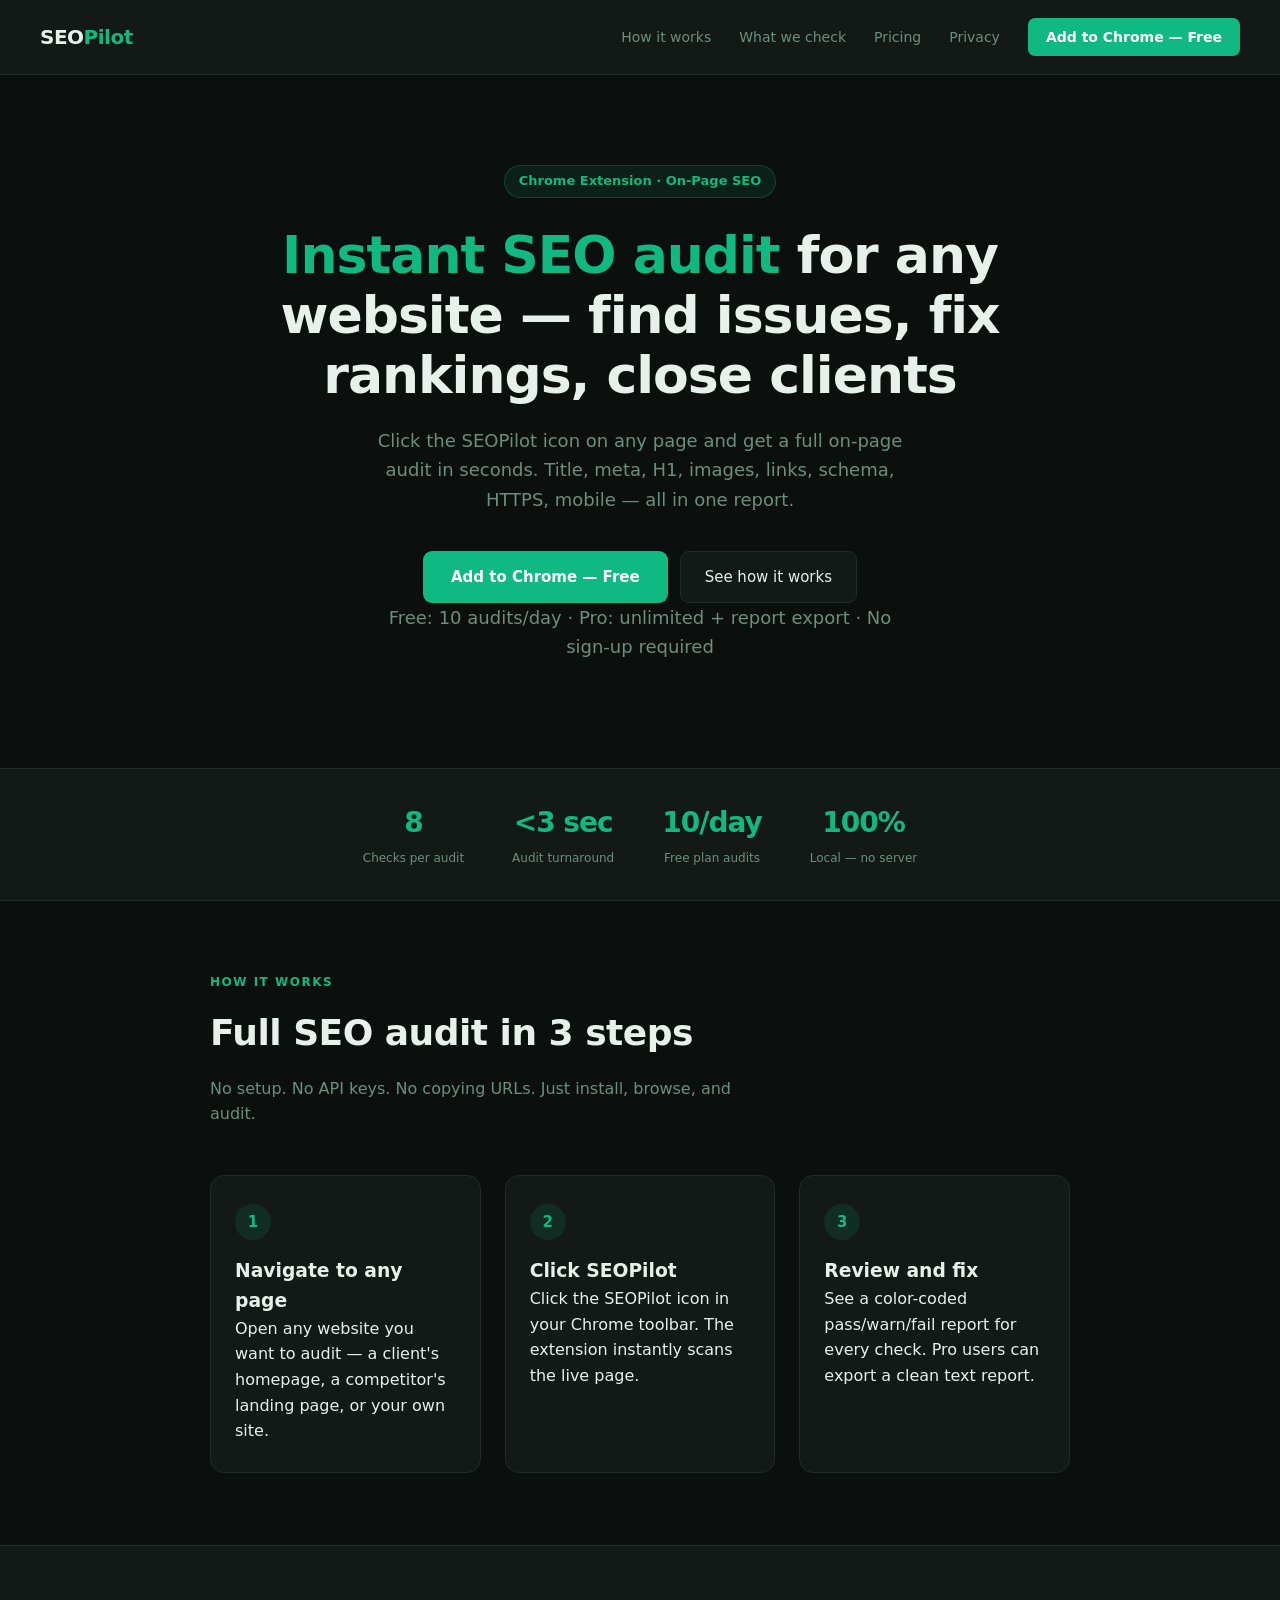
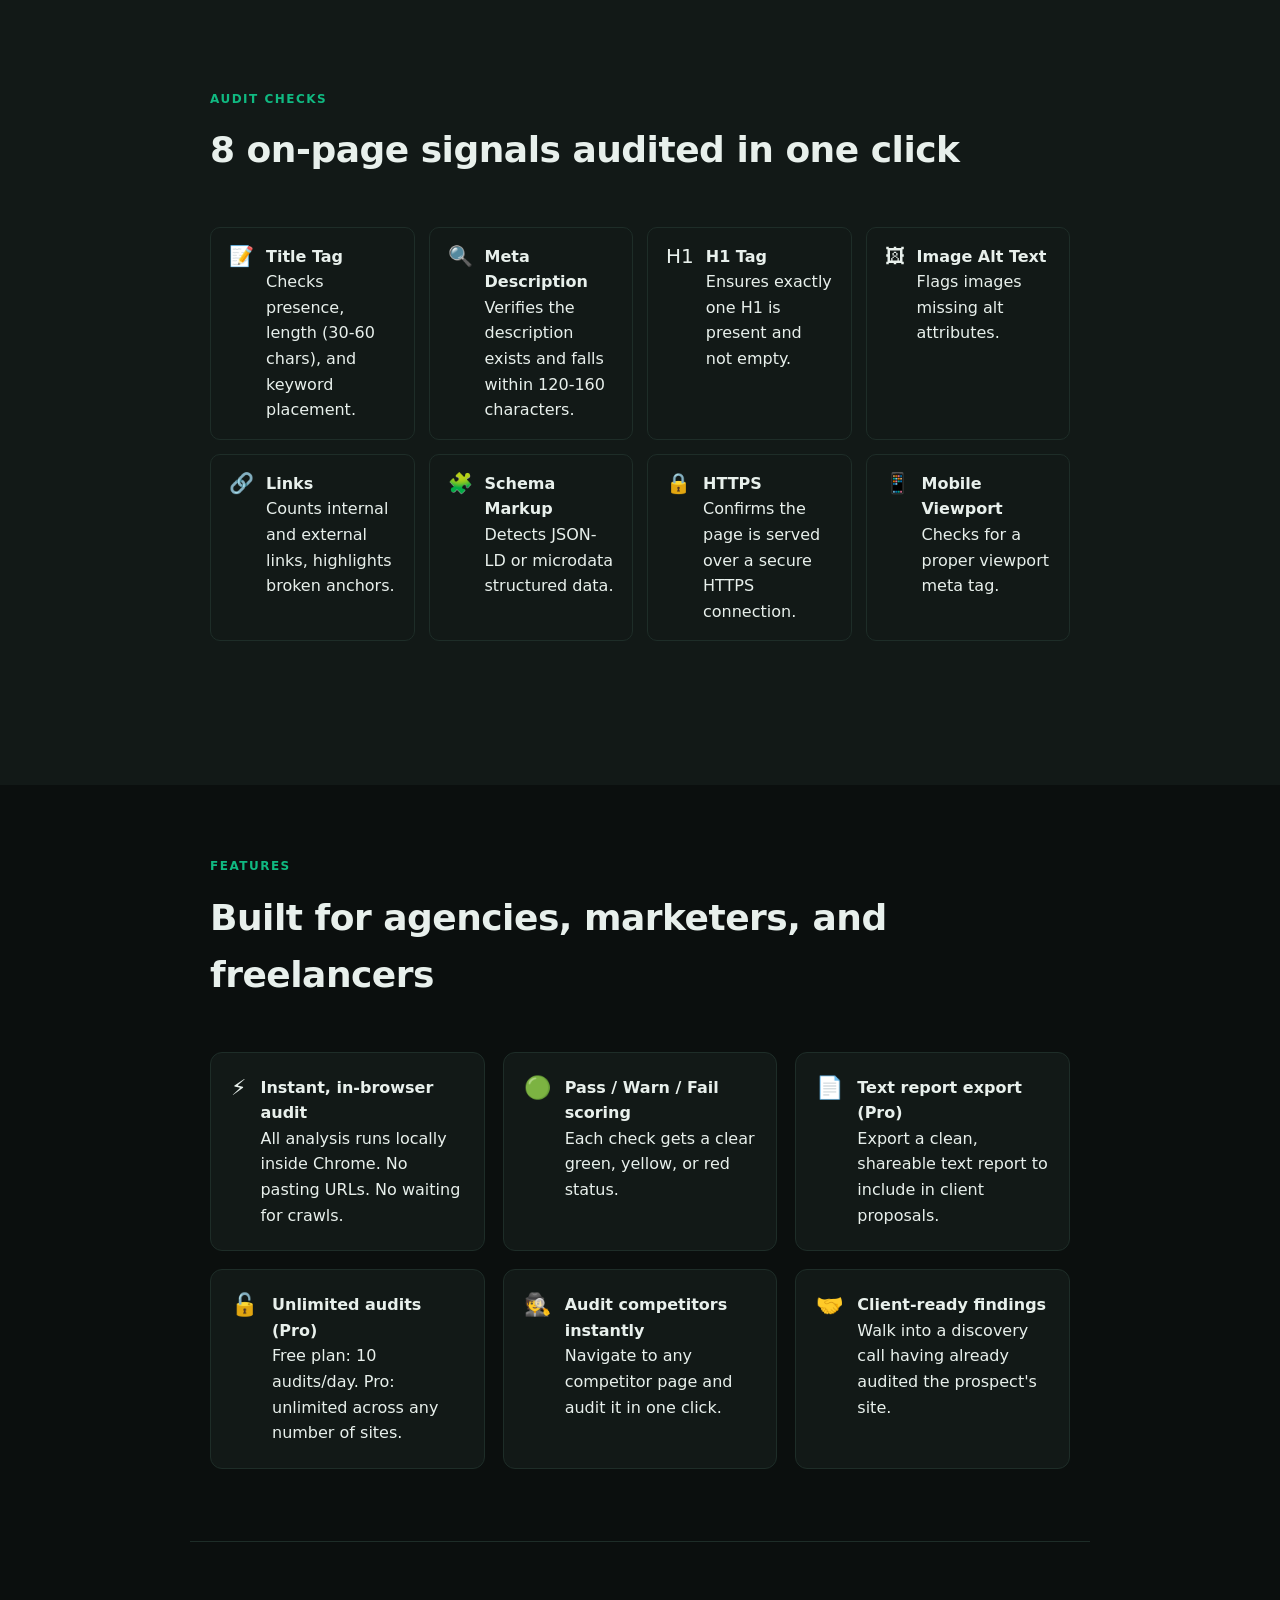
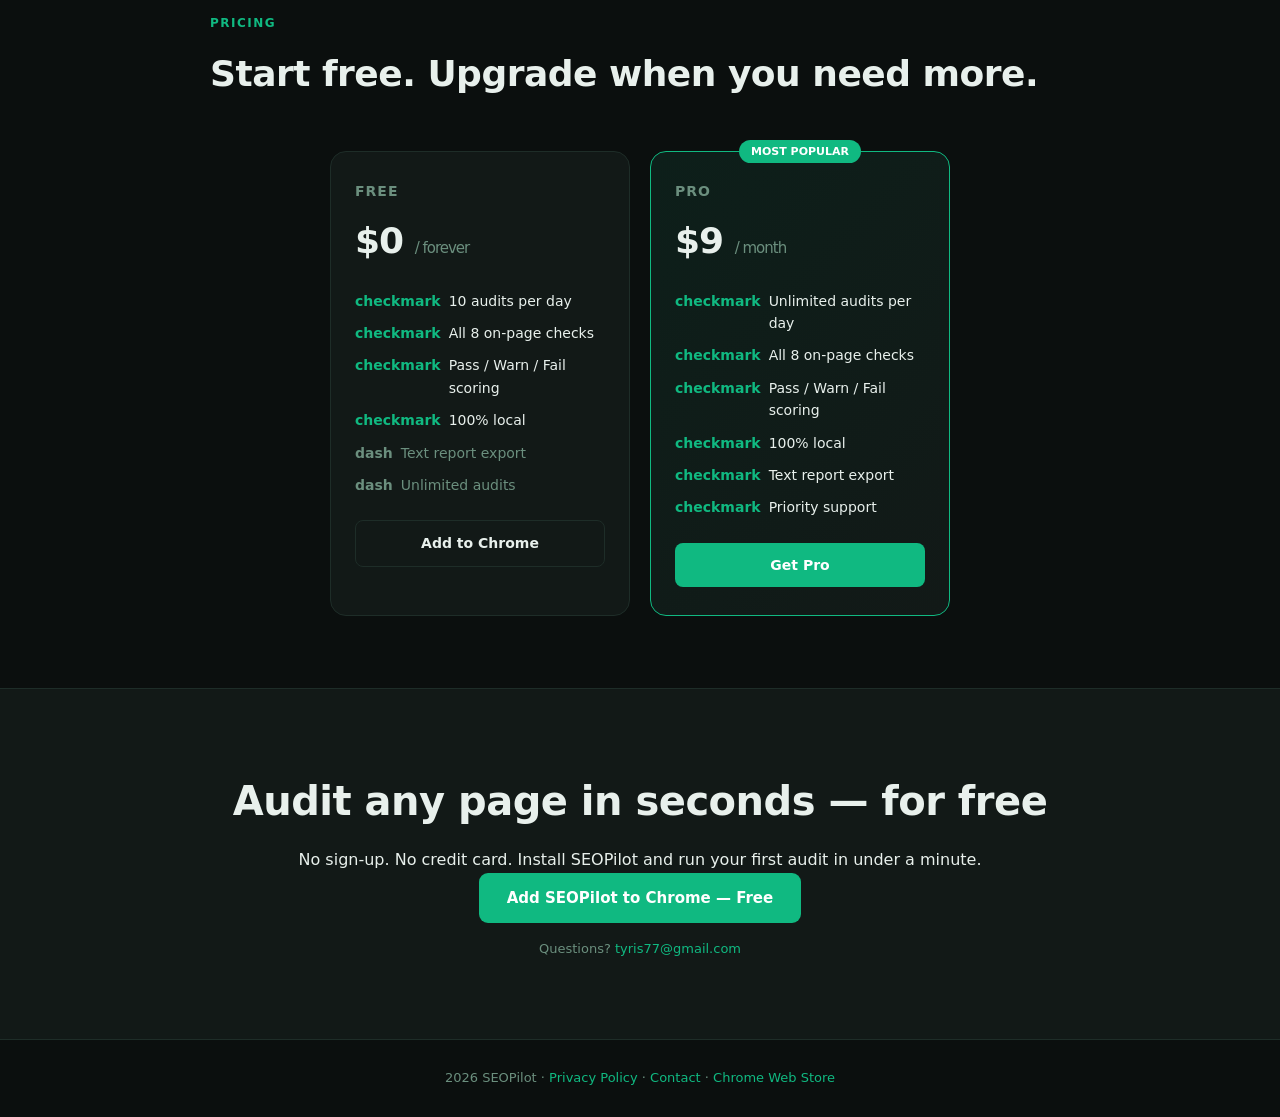
==== index.html @ a7bea93e "Add initial HTML structure for SEOPilot landing page This file contains the complete HTML structure " ====
<!DOCTYPE html>
<html lang="en">
<head>
  <meta charset="UTF-8" />
  <meta name="viewport" content="width=device-width, initial-scale=1.0" />
  <title>SEOPilot — On-Page SEO Auditor for Chrome</title>
  <meta name="description" content="Instant on-page SEO audit for any website. Check title tags, meta descriptions, H1s, images, links, schema, HTTPS, and mobile-friendliness in one click. Free &amp; Pro plans." />
  <meta property="og:title" content="SEOPilot — On-Page SEO Auditor" />
  <meta property="og:description" content="Instant SEO audit for any website. Find issues, fix rankings, close clients." />
  <meta property="og:url" content="https://tyris77.github.io/seopilot/" />
  <meta property="og:image" content="https://tyris77.github.io/seopilot/og-image.png" />
  <meta property="og:type" content="website" />
  <meta name="twitter:card" content="summary_large_image" />
  <style>
    *, *::before, *::after { box-sizing: border-box; margin: 0; padding: 0; }
    :root { --green: #10b981; --green-d: #059669; --bg: #0b0f0e; --surface: #121917; --border: #1e2d28; --text: #e8f0ec; --muted: #6b8f7e; }
    body { font-family: -apple-system, BlinkMacSystemFont, 'Segoe UI', system-ui, sans-serif; background: var(--bg); color: var(--text); line-height: 1.6; }
    a { color: var(--green); text-decoration: none; } a:hover { text-decoration: underline; }
    nav { display: flex; align-items: center; justify-content: space-between; padding: 18px 40px; border-bottom: 1px solid var(--border); background: var(--surface); position: sticky; top: 0; z-index: 100; }
    .nav-logo { font-size: 20px; font-weight: 800; color: var(--text); letter-spacing: -0.5px; }
    .nav-logo span { color: var(--green); }
    .nav-links { display: flex; gap: 28px; align-items: center; }
    .nav-links a { color: var(--muted); font-size: 14px; }
    .nav-cta { background: var(--green); color: #fff !important; padding: 8px 18px; border-radius: 7px; font-weight: 600; font-size: 14px; }
    .hero { text-align: center; padding: 90px 20px 70px; max-width: 760px; margin: 0 auto; }
    .hero-badge { display: inline-flex; align-items: center; gap: 7px; background: rgba(16,185,129,0.1); border: 1px solid rgba(16,185,129,0.25); color: var(--green); font-size: 13px; font-weight: 600; padding: 5px 14px; border-radius: 20px; margin-bottom: 28px; }
    .hero h1 { font-size: clamp(32px, 5vw, 52px); font-weight: 800; line-height: 1.15; letter-spacing: -1px; margin-bottom: 20px; }
    .hero h1 em { color: var(--green); font-style: normal; }
    .hero p { font-size: 18px; color: var(--muted); max-width: 540px; margin: 0 auto 36px; line-height: 1.65; }
    .hero-btns { display: flex; justify-content: center; gap: 12px; flex-wrap: wrap; }
    .btn-primary { background: var(--green); color: #fff; padding: 13px 28px; border-radius: 9px; font-weight: 700; font-size: 15px; display: inline-flex; align-items: center; gap: 8px; }
    .btn-secondary { background: var(--surface); color: var(--text); border: 1px solid var(--border); padding: 13px 24px; border-radius: 9px; font-size: 15px; }
    .hero-sub { margin-top: 18px; font-size: 13px; color: var(--muted); }
    .stats-bar { display: flex; justify-content: center; gap: 48px; padding: 32px 20px; border-top: 1px solid var(--border); border-bottom: 1px solid var(--border); background: var(--surface); flex-wrap: wrap; }
    .stat { text-align: center; } .stat-num { font-size: 28px; font-weight: 800; color: var(--green); letter-spacing: -1px; } .stat-label { font-size: 12px; color: var(--muted); margin-top: 3px; }
    section { padding: 72px 20px; max-width: 900px; margin: 0 auto; }
    .section-label { font-size: 12px; font-weight: 700; letter-spacing: 1.5px; color: var(--green); text-transform: uppercase; margin-bottom: 12px; }
    .section-title { font-size: clamp(24px, 3.5vw, 36px); font-weight: 800; letter-spacing: -0.5px; margin-bottom: 14px; }
    .section-sub { font-size: 16px; color: var(--muted); max-width: 560px; }
    .steps { display: grid; grid-template-columns: repeat(auto-fit, minmax(200px, 1fr)); gap: 24px; margin-top: 48px; }
    .step { background: var(--surface); border: 1px solid var(--border); border-radius: 14px; padding: 28px 24px; }
    .step-num { width: 36px; height: 36px; background: rgba(16,185,129,0.12); border-radius: 50%; display: flex; align-items: center; justify-content: center; font-weight: 800; font-size: 15px; color: var(--green); margin-bottom: 16px; }
    .checks-grid { display: grid; grid-template-columns: repeat(auto-fit, minmax(200px, 1fr)); gap: 14px; margin-top: 48px; }
    .check-item { background: var(--surface); border: 1px solid var(--border); border-radius: 10px; padding: 16px 18px; display: flex; align-items: flex-start; gap: 12px; }
    .check-icon { font-size: 20px; flex-shrink: 0; line-height: 1.2; }
    .features-grid { display: grid; grid-template-columns: repeat(auto-fit, minmax(260px, 1fr)); gap: 18px; margin-top: 48px; }
    .feature-card { background: var(--surface); border: 1px solid var(--border); border-radius: 12px; padding: 22px 20px; display: flex; gap: 14px; }
    .feature-icon { font-size: 22px; flex-shrink: 0; line-height: 1; margin-top: 2px; }
    .use-cases { display: grid; grid-template-columns: repeat(auto-fit, minmax(220px, 1fr)); gap: 16px; margin-top: 40px; }
    .use-case { background: var(--surface); border: 1px solid var(--border); border-radius: 10px; padding: 18px; font-size: 14px; }
    .use-case strong { display: block; margin-bottom: 6px; }
    .pricing-grid { display: grid; grid-template-columns: 1fr 1fr; gap: 20px; margin-top: 48px; max-width: 620px; margin-left: auto; margin-right: auto; }
    .plan { background: var(--surface); border: 1px solid var(--border); border-radius: 16px; padding: 28px 24px; }
    .plan--pro { border-color: var(--green); background: linear-gradient(135deg, #0d1f1a, #121917); position: relative; }
    .plan-badge { position: absolute; top: -12px; left: 50%; transform: translateX(-50%); background: var(--green); color: #fff; font-size: 11px; font-weight: 700; padding: 3px 12px; border-radius: 20px; white-space: nowrap; }
    .plan-name { font-size: 14px; font-weight: 700; color: var(--muted); margin-bottom: 10px; text-transform: uppercase; letter-spacing: 1px; }
    .plan-price { font-size: 36px; font-weight: 800; letter-spacing: -1px; margin-bottom: 4px; }
    .plan-price span { font-size: 15px; font-weight: 400; color: var(--muted); }
    .plan-features { list-style: none; margin: 20px 0 24px; display: flex; flex-direction: column; gap: 10px; }
    .plan-features li { font-size: 14px; display: flex; align-items: flex-start; gap: 8px; }
    .plan-features li::before { content: "checkmark"; color: var(--green); font-weight: 700; flex-shrink: 0; }
    .plan-features li.no::before { content: "dash"; color: var(--muted); }
    .plan-features li.no { color: var(--muted); }
    .plan-btn { display: block; width: 100%; text-align: center; padding: 11px 16px; border-radius: 8px; font-weight: 700; font-size: 14px; }
    .plan-btn--free { background: var(--surface); border: 1px solid var(--border); color: var(--text); }
    .plan-btn--pro { background: var(--green); color: #fff; }
    .suite-grid { display: grid; grid-template-columns: repeat(auto-fit, minmax(200px, 1fr)); gap: 16px; margin-top: 40px; }
    .suite-card { background: var(--surface); border: 1px solid var(--border); border-radius: 12px; padding: 20px; }
    .suite-card-name { font-size: 15px; font-weight: 700; color: var(--text); margin-bottom: 6px; }
    .suite-card-name span { color: var(--green); }
    .suite-card-desc { font-size: 13px; color: var(--muted); line-height: 1.5; }
    .suite-card-tag { display: inline-block; margin-top: 12px; font-size: 11px; font-weight: 600; color: var(--green); background: rgba(16,185,129,0.1); border: 1px solid rgba(16,185,129,0.2); padding: 2px 10px; border-radius: 20px; }
    .cta-section { text-align: center; padding: 80px 20px; border-top: 1px solid var(--border); background: var(--surface); }
    .cta-section h2 { font-size: clamp(24px, 4vw, 40px); font-weight: 800; margin-bottom: 14px; letter-spacing: -0.5px; }
    footer { text-align: center; padding: 28px 20px; font-size: 13px; color: var(--muted); border-top: 1px solid var(--border); }
  </style>
</head>
<body>
  <nav>
    <div class="nav-logo">SEO<span>Pilot</span></div>
    <div class="nav-links">
      <a href="#how-it-works">How it works</a>
      <a href="#checks">What we check</a>
      <a href="#pricing">Pricing</a>
      <a href="privacy.html">Privacy</a>
      <a href="REPLACE_WITH_WEB_STORE_URL_AFTER_APPROVAL" class="nav-cta">Add to Chrome — Free</a>
    </div>
  </nav>
  <div class="hero">
    <div class="hero-badge">Chrome Extension · On-Page SEO</div>
    <h1><em>Instant SEO audit</em> for any website — find issues, fix rankings, close clients</h1>
    <p>Click the SEOPilot icon on any page and get a full on-page audit in seconds. Title, meta, H1, images, links, schema, HTTPS, mobile — all in one report.</p>
    <div class="hero-btns">
      <a href="REPLACE_WITH_WEB_STORE_URL_AFTER_APPROVAL" class="btn-primary">Add to Chrome — Free</a>
      <a href="#how-it-works" class="btn-secondary">See how it works</a>
    </div>
    <p class="hero-sub">Free: 10 audits/day · Pro: unlimited + report export · No sign-up required</p>
  </div>
  <div class="stats-bar">
    <div class="stat"><div class="stat-num">8</div><div class="stat-label">Checks per audit</div></div>
    <div class="stat"><div class="stat-num">&lt;3 sec</div><div class="stat-label">Audit turnaround</div></div>
    <div class="stat"><div class="stat-num">10/day</div><div class="stat-label">Free plan audits</div></div>
    <div class="stat"><div class="stat-num">100%</div><div class="stat-label">Local — no server</div></div>
  </div>
  <section id="how-it-works">
    <div class="section-label">How it works</div>
    <h2 class="section-title">Full SEO audit in 3 steps</h2>
    <p class="section-sub">No setup. No API keys. No copying URLs. Just install, browse, and audit.</p>
    <div class="steps">
      <div class="step"><div class="step-num">1</div><h3>Navigate to any page</h3><p>Open any website you want to audit — a client's homepage, a competitor's landing page, or your own site.</p></div>
      <div class="step"><div class="step-num">2</div><h3>Click SEOPilot</h3><p>Click the SEOPilot icon in your Chrome toolbar. The extension instantly scans the live page.</p></div>
      <div class="step"><div class="step-num">3</div><h3>Review and fix</h3><p>See a color-coded pass/warn/fail report for every check. Pro users can export a clean text report.</p></div>
    </div>
  </section>
  <section id="checks" style="border-top: 1px solid var(--border); max-width:100%; background: var(--surface);">
    <div style="max-width:900px; margin:0 auto; padding:72px 20px;">
      <div class="section-label">Audit checks</div>
      <h2 class="section-title">8 on-page signals audited in one click</h2>
      <div class="checks-grid">
        <div class="check-item"><div class="check-icon">📝</div><div><h4>Title Tag</h4><p>Checks presence, length (30-60 chars), and keyword placement.</p></div></div>
        <div class="check-item"><div class="check-icon">🔍</div><div><h4>Meta Description</h4><p>Verifies the description exists and falls within 120-160 characters.</p></div></div>
        <div class="check-item"><div class="check-icon">H1</div><div><h4>H1 Tag</h4><p>Ensures exactly one H1 is present and not empty.</p></div></div>
        <div class="check-item"><div class="check-icon">🖼</div><div><h4>Image Alt Text</h4><p>Flags images missing alt attributes.</p></div></div>
        <div class="check-item"><div class="check-icon">🔗</div><div><h4>Links</h4><p>Counts internal and external links, highlights broken anchors.</p></div></div>
        <div class="check-item"><div class="check-icon">🧩</div><div><h4>Schema Markup</h4><p>Detects JSON-LD or microdata structured data.</p></div></div>
        <div class="check-item"><div class="check-icon">🔒</div><div><h4>HTTPS</h4><p>Confirms the page is served over a secure HTTPS connection.</p></div></div>
        <div class="check-item"><div class="check-icon">📱</div><div><h4>Mobile Viewport</h4><p>Checks for a proper viewport meta tag.</p></div></div>
      </div>
    </div>
  </section>
  <section id="features">
    <div class="section-label">Features</div>
    <h2 class="section-title">Built for agencies, marketers, and freelancers</h2>
    <div class="features-grid">
      <div class="feature-card"><div class="feature-icon">⚡</div><div><h4>Instant, in-browser audit</h4><p>All analysis runs locally inside Chrome. No pasting URLs. No waiting for crawls.</p></div></div>
      <div class="feature-card"><div class="feature-icon">🟢</div><div><h4>Pass / Warn / Fail scoring</h4><p>Each check gets a clear green, yellow, or red status.</p></div></div>
      <div class="feature-card"><div class="feature-icon">📄</div><div><h4>Text report export (Pro)</h4><p>Export a clean, shareable text report to include in client proposals.</p></div></div>
      <div class="feature-card"><div class="feature-icon">🔓</div><div><h4>Unlimited audits (Pro)</h4><p>Free plan: 10 audits/day. Pro: unlimited across any number of sites.</p></div></div>
      <div class="feature-card"><div class="feature-icon">🕵</div><div><h4>Audit competitors instantly</h4><p>Navigate to any competitor page and audit it in one click.</p></div></div>
      <div class="feature-card"><div class="feature-icon">🤝</div><div><h4>Client-ready findings</h4><p>Walk into a discovery call having already audited the prospect's site.</p></div></div>
    </div>
  </section>
  <section id="pricing" style="border-top: 1px solid var(--border);">
    <div class="section-label">Pricing</div>
    <h2 class="section-title">Start free. Upgrade when you need more.</h2>
    <div class="pricing-grid">
      <div class="plan">
        <div class="plan-name">Free</div>
        <div class="plan-price">$0 <span>/ forever</span></div>
        <ul class="plan-features">
          <li>10 audits per day</li><li>All 8 on-page checks</li><li>Pass / Warn / Fail scoring</li><li>100% local</li><li class="no">Text report export</li><li class="no">Unlimited audits</li>
        </ul>
        <a href="REPLACE_WITH_WEB_STORE_URL_AFTER_APPROVAL" class="plan-btn plan-btn--free">Add to Chrome</a>
      </div>
      <div class="plan plan--pro">
        <div class="plan-badge">MOST POPULAR</div>
        <div class="plan-name">Pro</div>
        <div class="plan-price">$9 <span>/ month</span></div>
        <ul class="plan-features">
          <li>Unlimited audits per day</li><li>All 8 on-page checks</li><li>Pass / Warn / Fail scoring</li><li>100% local</li><li>Text report export</li><li>Priority support</li>
        </ul>
        <a href="https://gumroad.com/l/seopilot" class="plan-btn plan-btn--pro">Get Pro</a>
      </div>
    </div>
  </section>
  <div class="cta-section">
    <h2>Audit any page in seconds — for free</h2>
    <p>No sign-up. No credit card. Install SEOPilot and run your first audit in under a minute.</p>
    <a href="REPLACE_WITH_WEB_STORE_URL_AFTER_APPROVAL" class="btn-primary" style="display:inline-flex;">Add SEOPilot to Chrome — Free</a>
    <p style="margin-top:16px; font-size:13px; color:var(--muted);">Questions? <a href="mailto:tyris77@gmail.com">tyris77@gmail.com</a></p>
  </div>
  <footer>
    <p>2026 SEOPilot · <a href="privacy.html">Privacy Policy</a> · <a href="mailto:tyris77@gmail.com">Contact</a> · <a href="REPLACE_WITH_WEB_STORE_URL_AFTER_APPROVAL">Chrome Web Store</a></p>
  </footer>
</body>
  </html>
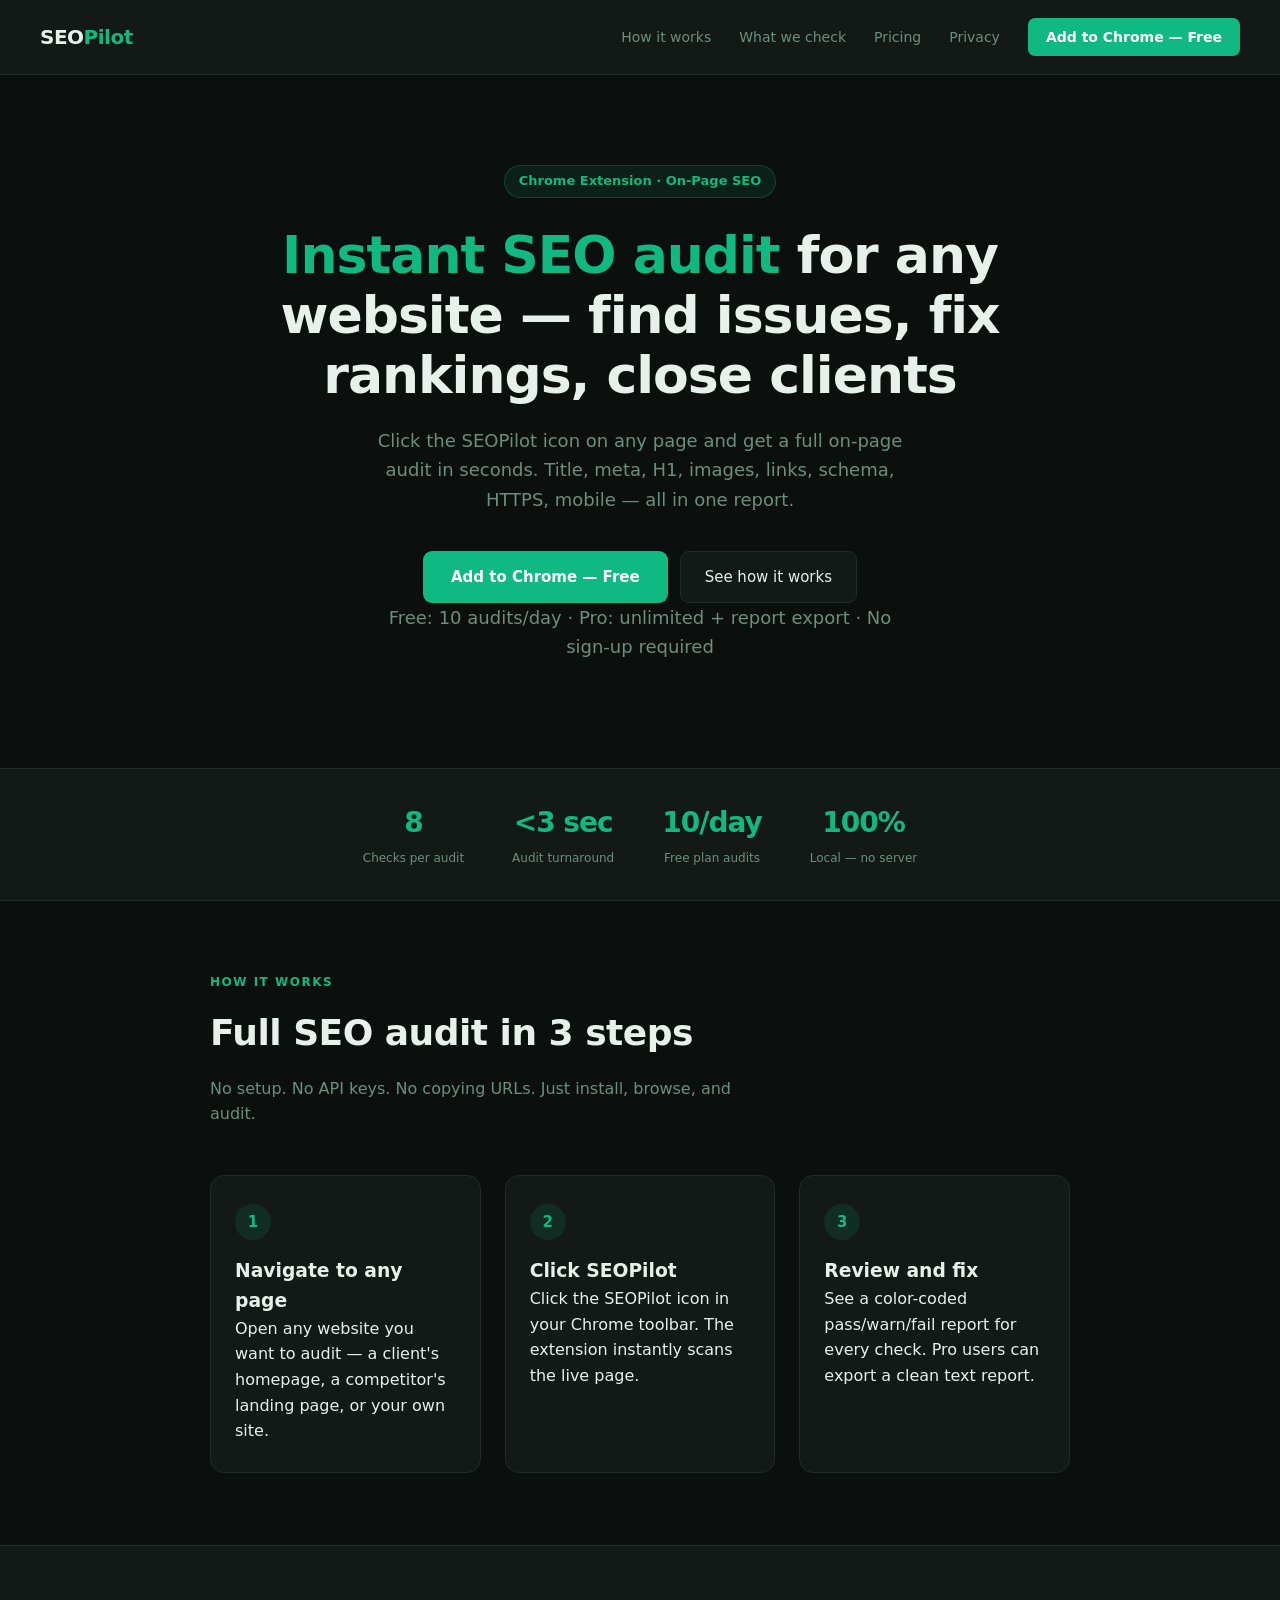
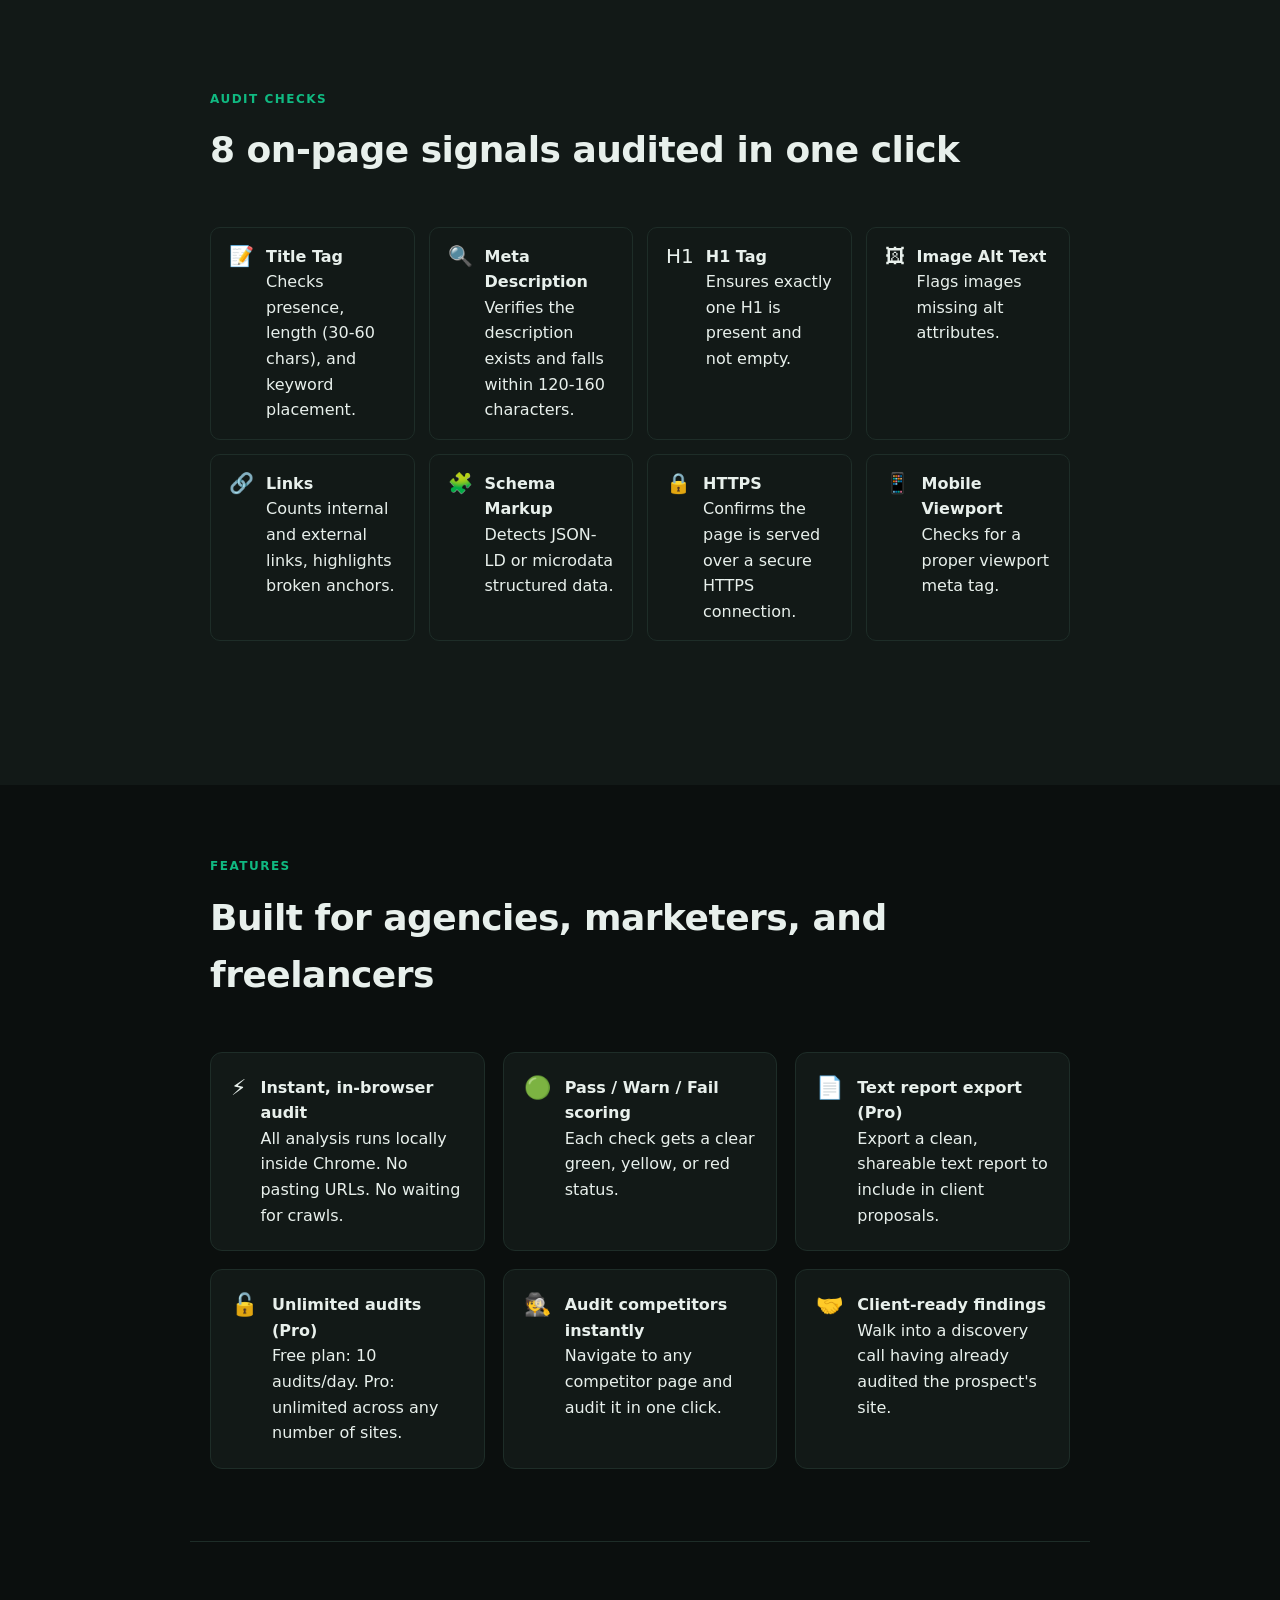
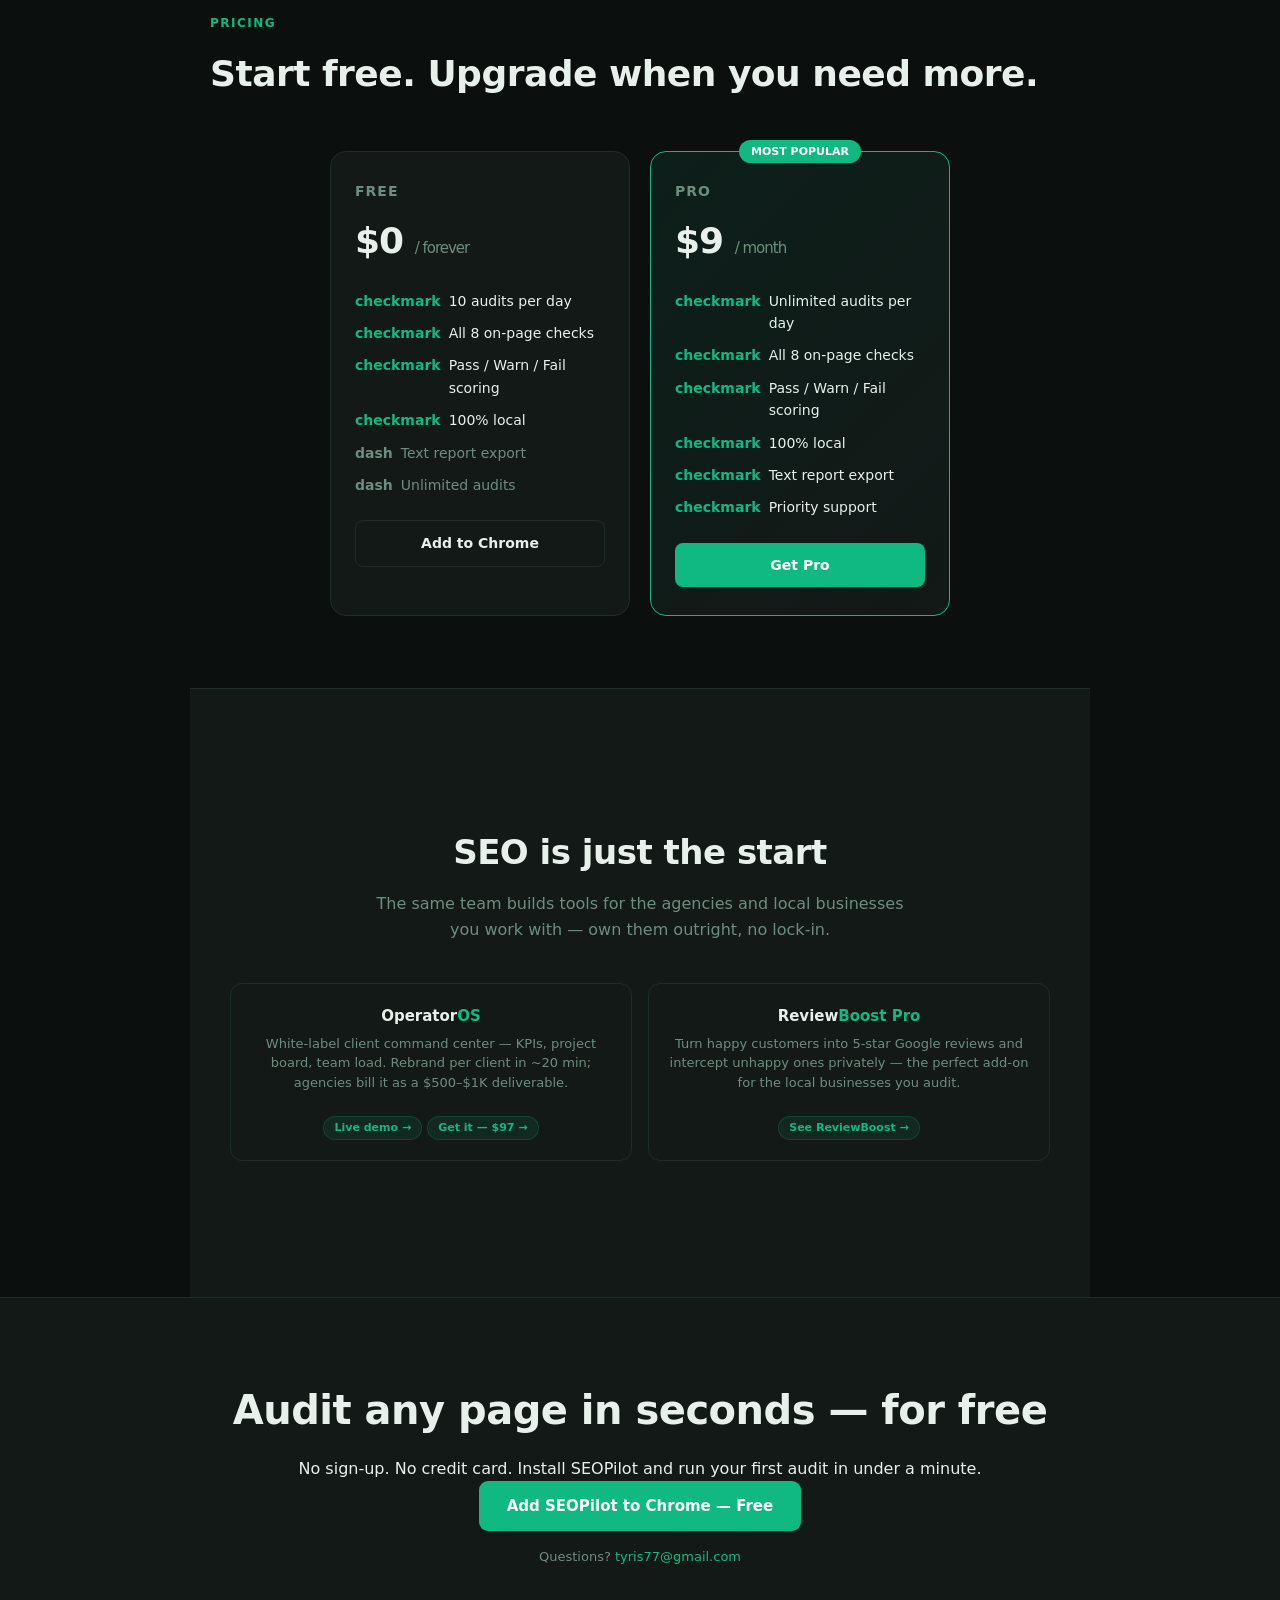
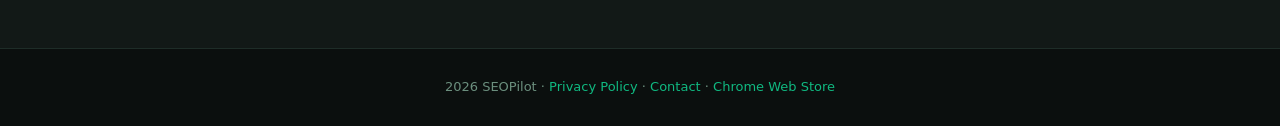
==== commit 8b5bc9ff: "EXP-004: add OperatorOS + ReviewBoost funnel section (additive, UTM-tagged)" ====
--- a/index.html
+++ b/index.html
@@ -163,6 +163,30 @@
       </div>
     </div>
   </section>
+  <!-- MORE TOOLS FUNNEL (EXP-004) — additive; routes agency/consultant audience into OperatorOS + ReviewBoost. UTM-tagged; no cookies/JS/3rd-party. -->
+  <section id="more-tools" style="border-top:1px solid var(--border); background:var(--surface);">
+    <div style="max-width:960px; margin:0 auto; padding:64px 20px; text-align:center;">
+      <h2 style="font-size:clamp(22px,4vw,34px); font-weight:800; letter-spacing:-0.5px; margin-bottom:12px;">SEO is just the start</h2>
+      <p style="color:var(--muted); max-width:560px; margin:0 auto;">The same team builds tools for the agencies and local businesses you work with — own them outright, no lock-in.</p>
+      <div class="suite-grid">
+        <div class="suite-card">
+          <div class="suite-card-name">Operator<span>OS</span></div>
+          <div class="suite-card-desc">White-label client command center — KPIs, project board, team load. Rebrand per client in ~20 min; agencies bill it as a $500&ndash;$1K deliverable.</div>
+          <div style="margin-top:12px;">
+            <a class="suite-card-tag" href="https://operatoros-demo.netlify.app?utm_source=seopilot&amp;utm_medium=ext_site&amp;utm_campaign=exp004">Live demo &rarr;</a>
+            <a class="suite-card-tag" href="https://959799362467.gumroad.com/l/operatoros?utm_source=seopilot&amp;utm_medium=ext_site&amp;utm_campaign=exp004">Get it &mdash; $97 &rarr;</a>
+          </div>
+        </div>
+        <div class="suite-card">
+          <div class="suite-card-name">Review<span>Boost Pro</span></div>
+          <div class="suite-card-desc">Turn happy customers into 5-star Google reviews and intercept unhappy ones privately &mdash; the perfect add-on for the local businesses you audit.</div>
+          <div style="margin-top:12px;">
+            <a class="suite-card-tag" href="https://public-gules-delta.vercel.app/reviewboost.html?utm_source=seopilot&amp;utm_medium=ext_site&amp;utm_campaign=exp004">See ReviewBoost &rarr;</a>
+          </div>
+        </div>
+      </div>
+    </div>
+  </section>
   <div class="cta-section">
     <h2>Audit any page in seconds — for free</h2>
     <p>No sign-up. No credit card. Install SEOPilot and run your first audit in under a minute.</p>
